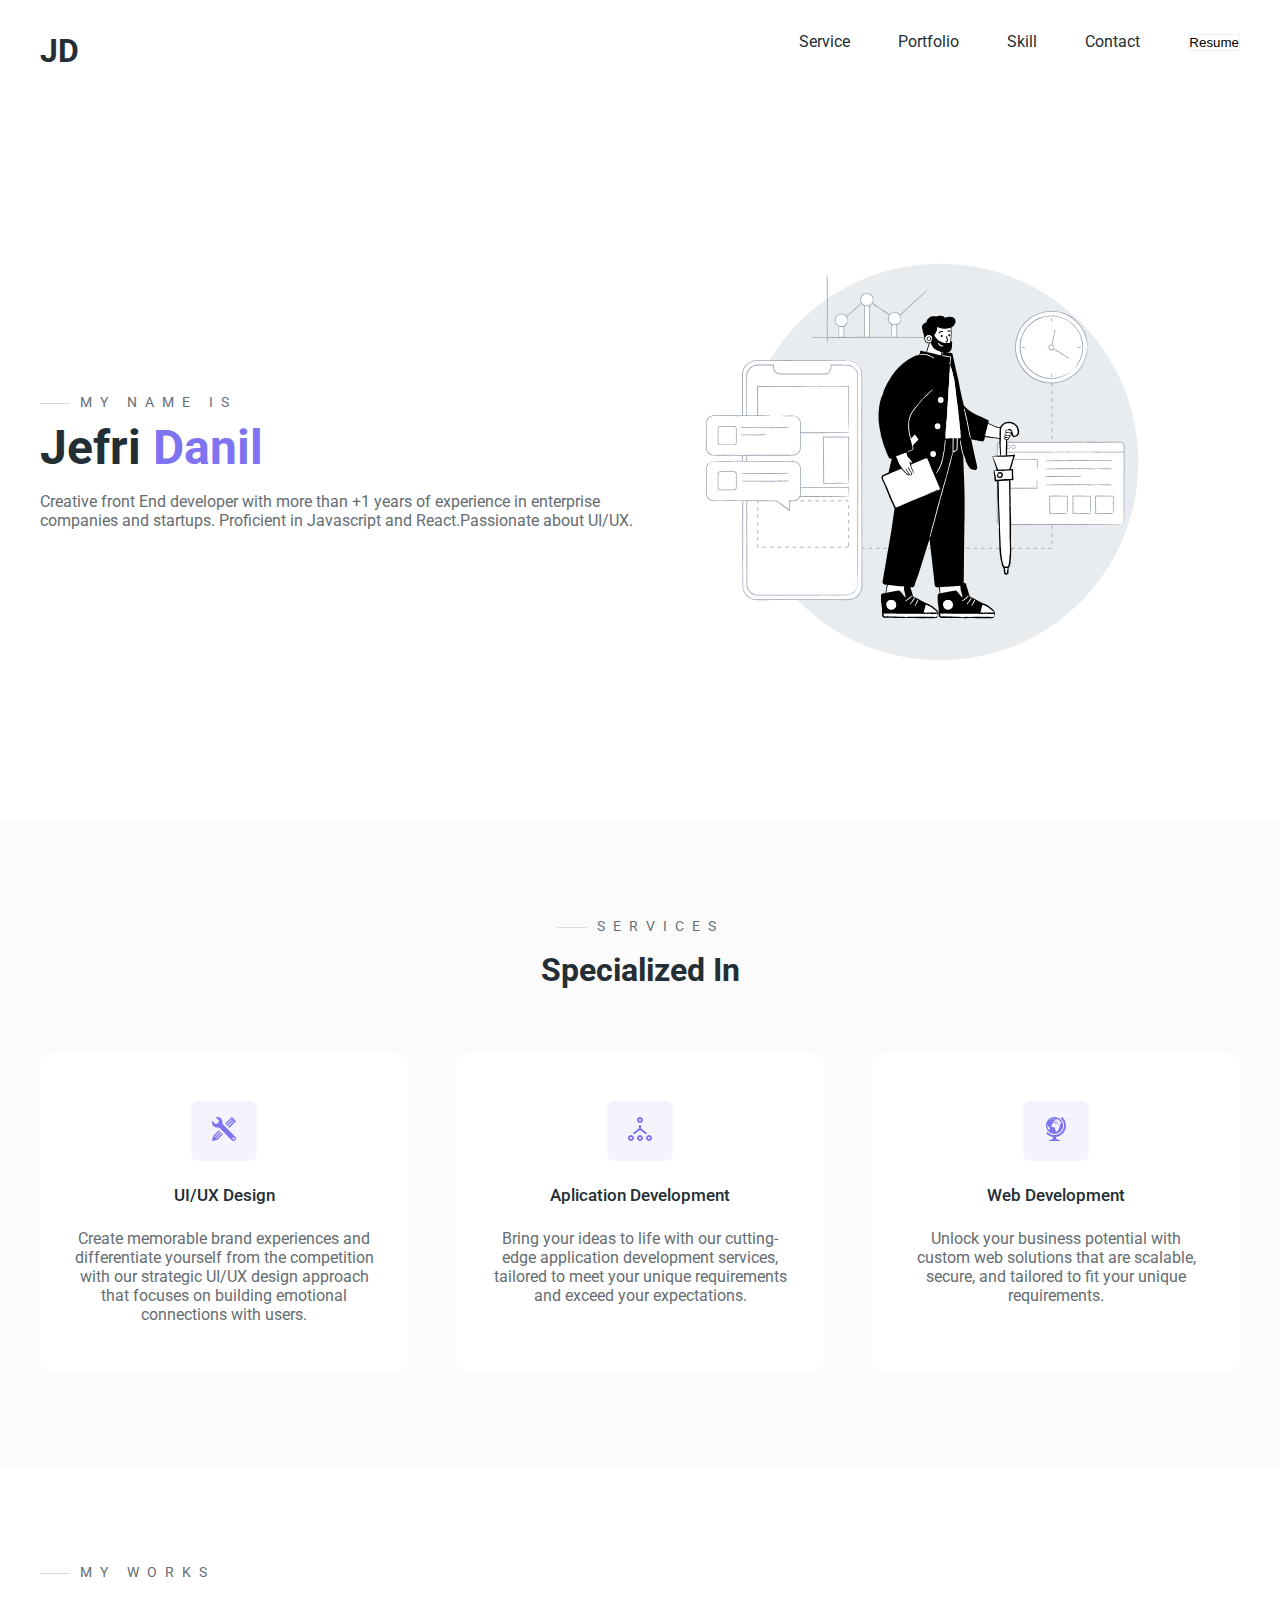
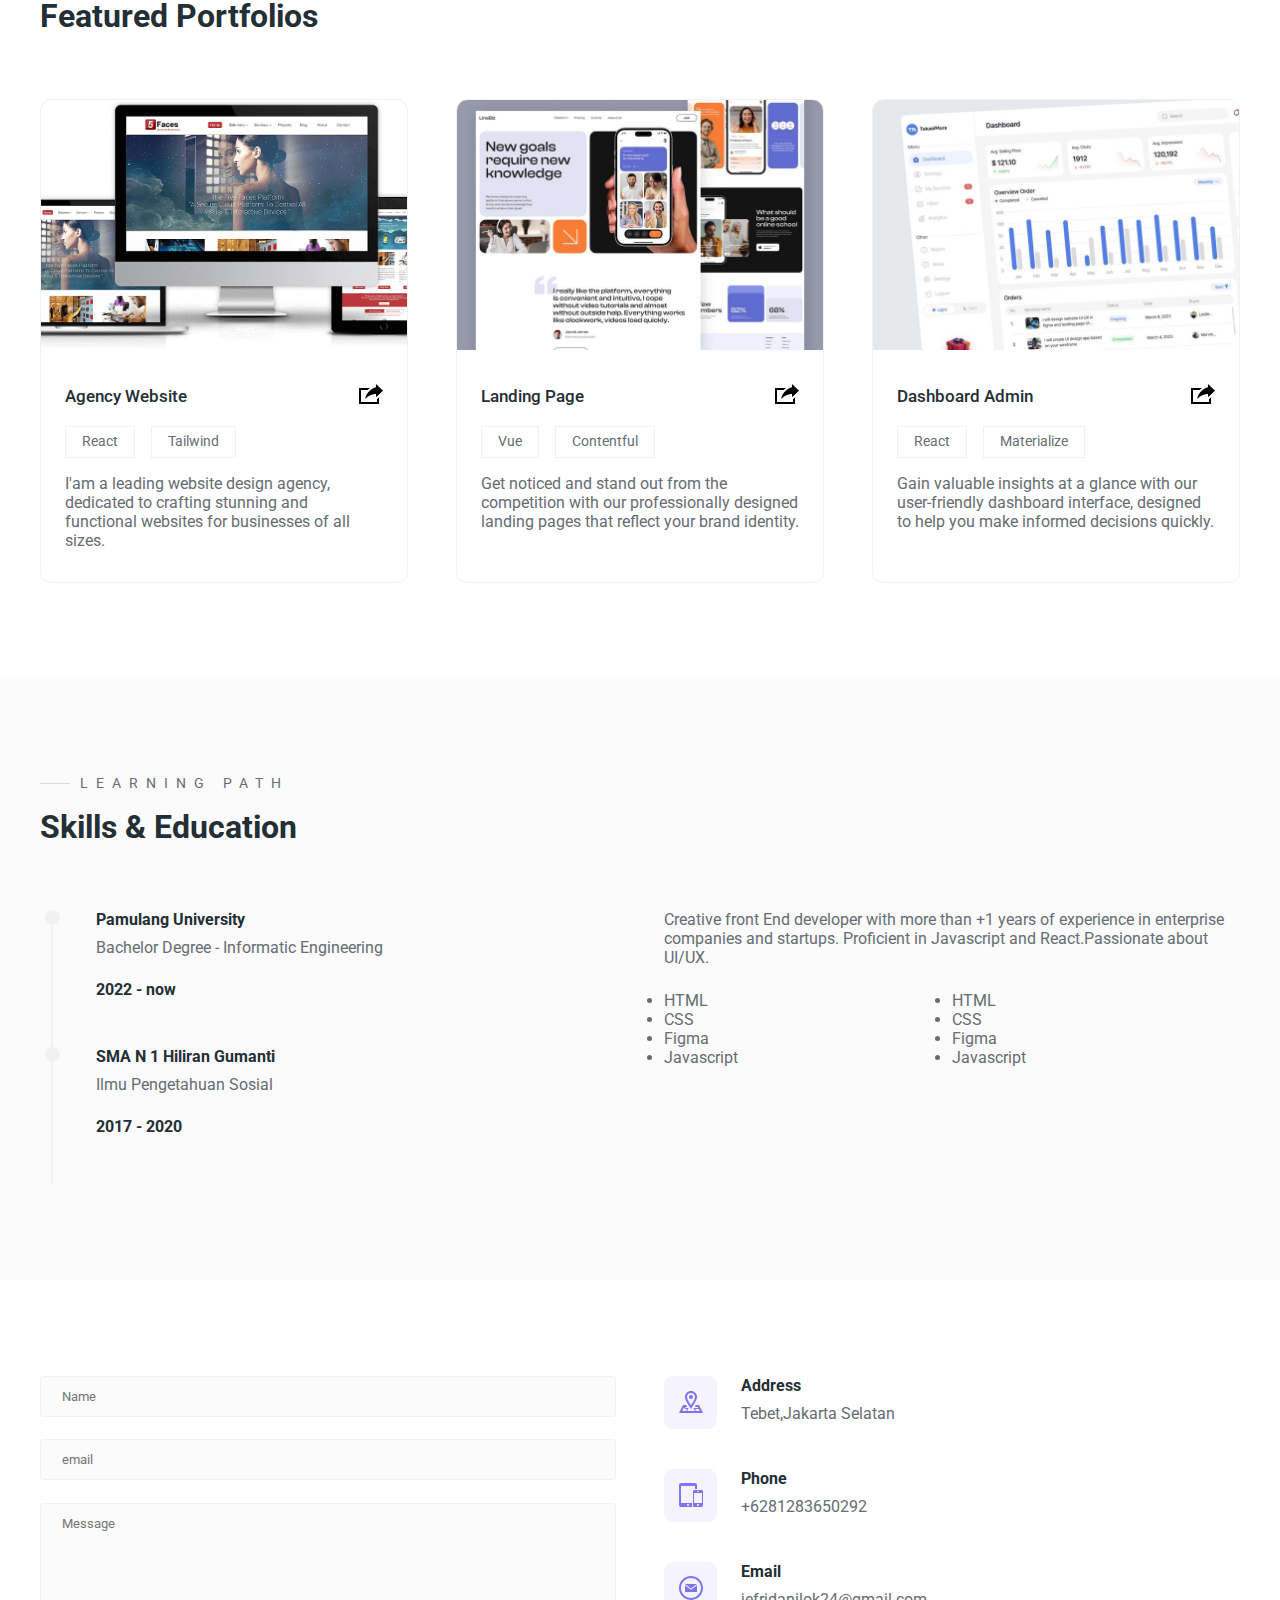
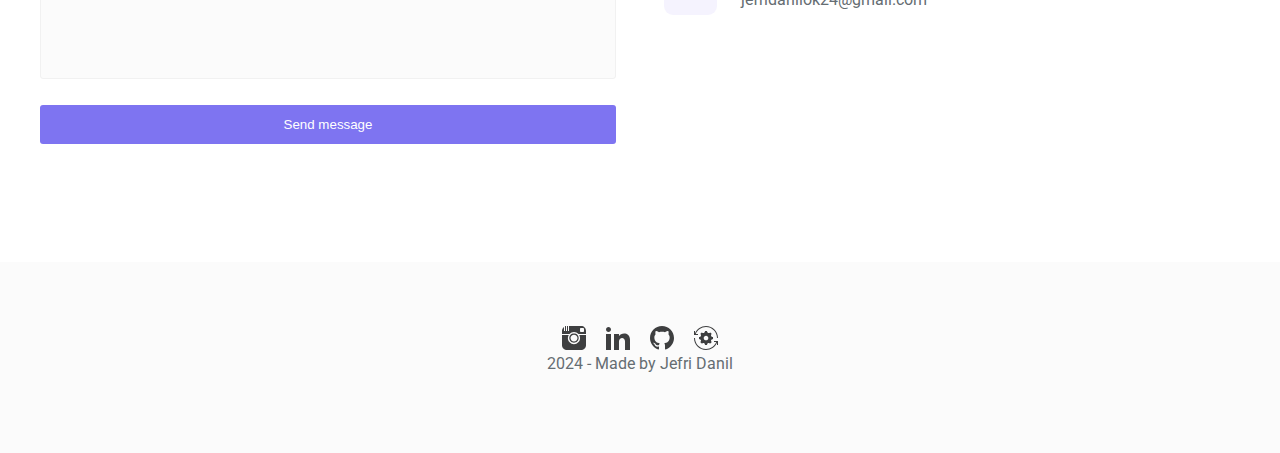
==== index.html @ 82f2c33c "Add files via upload" ====
<!DOCTYPE html>
<html lang="en">
<head>
    <meta charset="UTF-8"/>
    <meta http-equiv="X-UA-Compatible" content="IE=edge"/>
    <meta name="viewport" content="width=device-width, inital-scale=1.0"/>
    <title>jefriDanilWeb</title>
    <link rel="shortcut icon" href="images/favicon_io/favicon.ico" type="image/x-icon">
    <link rel="stylesheet" href="style/style.css"/>
    <link rel="stylesheet" href="style/responsive.css">
</head>
<body>

    <!--header-->
    <header>
        <div class="main-container">
            <div class="nav">
                <div class="logo">
                    <a href="/">JD</a>
                </div>

                <nav>
                    <ul>
                        <li><a href="#services">Service</a></li>
                        <li><a href="#potofolios">Portfolio</a></li>
                        <li><a href="#skills">Skill</a></li>
                        <li><a href="#contact">Contact</a></li>
                        <li><a href="resume.pdf" target="_blank">
                            <button class="btn">Resume</button></a></li>
                    </ul>
                </nav>
                <div class="burger">
                    <div class="line-1"></div>
                    <div class="line-2"></div>
                    <div class="line-3"></div>
                </div>
            </div>
            <section id="hero">
                <div class="hero-left">
                    <h3 class="pre-title">My name is</h3>
                    <h1 class="hero-name">  Jefri <span> Danil</span></h1>
                    <p>
                        Creative front End developer with more than +1 years of experience in enterprise companies and startups. Proficient in Javascript and React.Passionate about UI/UX.
                    </p>
                </div>
                <div class="hero-right">
                    <img src="images/sapiens (1).svg" alt="foto1">
    
                </div>
            </section>
        </div>
    </header>
    <!--end of header-->

    <!--services-->
    <section id="services">
        <div class="services main-container">
            <h3 class="pre-title">services</h3>
            <h1 class="section-title services-title">Specialized In</h1>
            <div class="grid-3">
                <!--services 1-->
                <div class="service">
                    <div class="service-icon">
                        <svg xmlns="http://www.w3.org/2000/svg" width="24" height="24" viewBox="0 0 24 24"><path d="M23.27 19.743l-11.946-11.945c-.557-.557-.842-1.331-.783-2.115.115-1.485-.395-3.009-1.529-4.146-1.03-1.028-2.375-1.537-3.723-1.537-.507 0-1.015.072-1.506.216l3.17 3.17c.344 1.589-1.959 3.918-3.566 3.567l-3.17-3.17c-.145.492-.217 1-.217 1.509 0 1.347.51 2.691 1.537 3.721 1.135 1.136 2.66 1.646 4.146 1.53.783-.06 1.557.226 2.113.783l11.947 11.944c.468.468 1.103.73 1.763.73 1.368 0 2.494-1.108 2.494-2.494 0-.638-.244-1.276-.73-1.763zm-1.77 2.757c-.553 0-1-.448-1-1s.447-1 1-1 1 .448 1 1-.447 1-1 1zm-8.375-15.753l6.723-6.747 4.152 4.128-6.722 6.771-1.012-1.012 5.488-5.533c.165-.165.165-.435-.001-.602-.166-.165-.436-.165-.601 0l-5.489 5.533-.935-.936 5.495-5.539c.166-.166.166-.437 0-.603-.168-.166-.436-.166-.603.001l-5.494 5.539-1.001-1zm-3.187 9.521l-5.308 5.35c-.166.166-.437.166-.603 0-.165-.166-.166-.436 0-.602l5.308-5.351-.936-.935-5.301 5.343c-.165.168-.435.167-.601.001-.166-.167-.166-.436 0-.602l5.3-5.343-1.004-1.004-5.745 5.787-1.048 5.088 5.203-.937 5.743-5.786-1.008-1.009z"/>
                        </svg>
                    </div>
                    <h4>UI/UX Design</h4>
                    <p>
                        Create memorable brand experiences and differentiate yourself from the competition with our strategic UI/UX design approach that focuses on building emotional connections with users.
                    </p>
                </div>
                <!--services 2-->
                <div class="service">
                    <div class="service-icon">
                        <svg xmlns="http://www.w3.org/2000/svg" width="24" height="24" viewBox="0 0 24 24"><path d="M3 20c.552 0 1 .449 1 1s-.448 1-1 1-1-.449-1-1 .448-1 1-1zm0-2c-1.656 0-3 1.343-3 3s1.344 3 3 3 3-1.343 3-3-1.344-3-3-3zm9 2c.552 0 1 .449 1 1s-.448 1-1 1-1-.449-1-1 .448-1 1-1zm0-2c-1.656 0-3 1.343-3 3s1.344 3 3 3 3-1.343 3-3-1.344-3-3-3zm0-16c.552 0 1 .449 1 1s-.448 1-1 1-1-.449-1-1 .448-1 1-1zm0-2c-1.656 0-3 1.343-3 3s1.344 3 3 3 3-1.343 3-3-1.344-3-3-3zm9 20c.552 0 1 .449 1 1s-.448 1-1 1-1-.449-1-1 .448-1 1-1zm0-2c-1.656 0-3 1.343-3 3s1.344 3 3 3 3-1.343 3-3-1.344-3-3-3zm-1.577-1.721l-6.423-5.028v-3.352c-.323.066-.658.101-1 .101s-.677-.035-1-.101v3.352l-6.424 5.028c.695.233 1.323.602 1.844 1.093l5.58-4.372 5.579 4.373c.522-.492 1.15-.861 1.844-1.094z"/>
                        </svg>
                    </div>
                    <h4>Aplication Development</h4>
                    <p>
                        Bring your ideas to life with our cutting-edge application development services, tailored to meet your unique requirements and exceed your expectations.
                    </p>
                </div>
                <!--services 3-->
                <div class="service">
                    <div class="service-icon">
                       <svg width="24" height="24" xmlns="http://www.w3.org/2000/svg" fill-rule="evenodd" clip-rule="evenodd"><path d="M10.523 18.05c5.243 0 9.5-4.257 9.5-9.5 0-3.023-1.254-5.182-3.189-7.149l1.399-1.401c2.306 2.098 3.757 5.12 3.767 8.48.017 5.844-4.335 10.689-9.977 11.441v.079c0 1.875 1.525 3 3 3h1v1h-11v-1h1c1.499 0 3-1.15 3-3v-.07c-2.755-.352-5.231-1.68-7.023-3.626l1.434-1.411c1.941 1.981 4.185 3.157 7.089 3.157m-8.5-9.5c0-4.694 3.806-8.5 8.5-8.5 4.688 0 8.5 3.802 8.5 8.5 0 4.695-3.806 8.5-8.5 8.5-4.693 0-8.5-3.805-8.5-8.5m11.819-1.777c.032.097.404.523.488.57.199.111.197.432.394.583.375.289.271 1.106.821.609.367-.332 1.086-.963.895-1.538-.101-.304-.566-.081-.709.028-.154-.08-.713-.69-.493-.77.109-.039.348.281.433.33l.41-.006c.116.245.89-.253 1.073-.182l.146.098c-.614-2.021-2.108-3.662-4.034-4.475.036.118-.323.135-.373.259-.048.123-.162.288-.213.354-.088.114-.342.066-.293-.071.052-.143.299-.198-.074-.232-.382-.034-.487-.292-.871.03-.114.096-.2.245-.274.371l-.467.34c-.104.166.06.44.26.318.053-.031.656.554.579.082-.05-.313.168-.526.172-.761.003-.158.241-.056.177.026-.082.104-.175.458.044.476.083.006.291-.137.364-.074-.081-.001-.271.329-.257.324-.093.041-.2-.018-.129.18.064.195-.351.172-.426.212-.03.017-.357-.097-.349-.023-.113-.094.031-.325-.063-.364-.093.145-.05.441-.253.441-.173 0-.413.196-.517.316-.075.082-.523.264-.572.258.257.027.245.215.225.376-.053.372-.854.027-.821.168.032.135-.092.503-.12.621-.025.108.345.177.324.23.002-.006.501-.171.55-.214l.113-.252c.094-.063.193-.114.299-.153l.129-.223c.043-.017.553-.095.589-.078.128.059.366.303.455.413.032.042.195.102.195.162l-.003.192c.088.166.111-.345.074-.249 0-.163.119.06.148.043l-.565-.562c-.175-.295.467.156.552.211.08.055.243.54.459.43l.092-.196.386-.077c-.294.214.195.493.163.48l-.008-.003.008.003c.132.057.212-.052.297-.021.047.019.568.013.485-.07.13.065.07.641-.037.731-.175.145-1.014.085-1.201-.051-.311-.223-.256.24-.407.303-.291.12-.725-.386-1.034-.413l-.011-.001.011.001c.132.001.002-.384.002-.411-.119-.147-.876.016-1.075.043-.373.05-.763.045-1.05.277-.202.164-.204.43-.41.559-.132.084-.277.056-.391.164-.201.19-.432.473-.545.725-.047.105.061.357.035.493-.263.83.066 1.981 1.072 2.108.245.031.499.163.745.089.198-.059.371-.193.583-.208.294-.02.171.413.575.295.195-.057.284.134.284.28-.064.306-.208.476.07.69.188.147.345.356.379.608.02.142.153.386-.011.47-.117.059-.202.396-.201.506.024.129.285.375.363.484.114.157.032.341.124.518.095.181.186.32.252.503.087.253.748-.005.903-.005.525.004.791-.735 1.159-.964.208-.128.151-.48.399-.661.23-.169.475-.27.496-.579.018-.268-.202-.828-.081-1.055.146-.271 1.691-2.455 1.231-2.564l-.653.31c-.126.011-.613-.516-.74-.643-.237-.237-.341-.659-.534-.949-.115-.169-.457-.505-.457-.716.015.039.159.281.225.23l.015-.107-.003-.012.003.012m-10.402 1.777c0-.383.039-.756.098-1.123l.207.13c.08.097.08.51.12.645.098.342.343.533.53.843.109.186.293.655.235.849.077-.127.766.583.892.731.295.349.523.771.042 1.115-.154.112.236.808.035.979l-.259.066c-.159.098-.166.283-.117.448-1.106-1.25-1.783-2.887-1.783-4.683m10.162-4.125c.058-.006-.076.119-.076.119.024.182.157.281.412.373.308.112.027.322-.151.273-.098-.027-.605-.181-.623.018 0 .118-.481 0-.406-.124.052-.084.035-.275.132-.399.136-.181.268-.082.273.023 0 .279.282-.264.439-.283m-3.86-.434l.107-.066c.009-.06.055-.126-.006-.237l.036-.097-.077.022s.11-.473.258-.259l-.063.072c.095.096.122.333.152.487.09.047.229.055.069.136.083-.014-.438.223-.506.126-.051-.059.225-.099.217-.123-.002-.007-.225-.013-.187-.061m-.314-.172l.049-.063.051-.013.107-.074c.031.006.105.067.08.105l-.058.071c-.012.12-.133.118-.222.157-.061.026-.124-.013-.064-.073l.063-.076-.006-.034m-2.276-1.497c.05.058.197.065-.019.204-.129.078-.267.573-.388.573-.361.158-.384-.311-.786.292-.055.082-.28.113-.456.168.485-.488 1.04-.905 1.649-1.237m3.602-.843l-.252.231c-.255.211-.907.625-1.271.499-.37-.127-1.165.473-1.292.477-.048.002.001-.454.254-.488-.099.015.704-.407.84-.57.481-.104.979-.161 1.49-.161l.231.012"/>
                        </svg>
                    </div>
                    <h4>Web Development</h4>
                    <p>
                        Unlock your business potential with custom web solutions that are scalable, secure, and tailored to fit your unique requirements.
                    </p>
                </div>
            </div>
        </div>
    </section>
    <!--end of services-->

    <!--poftfolio-->
    <section id="portfolios">
        <div class="portfolios main-container">
            <h3 class="pre-title">My works</h3>
            <h1 class="section-title">Featured Portfolios</h1>
            
            <div class="grid-3">
                <!--poftfolio 1-->
                <div class="portfolio">
                    <div class="portfolio-cover">
                        <img src="images/portfolio/how-to-estimate-a-web-application-development-project.png" alt="portfolio 1">
                    </div>

                    <div class="portfolio-info">
                        <div class="portfolio-title">
                            <h4>Agency Website</h4>
                            <a href="/" class="portfolio-link">
                                <svg xmlns="http://www.w3.org/2000/svg" width="24" height="24" viewBox="0 0 24 24"><path d="M6 17c2.269-9.881 11-11.667 11-11.667v-3.333l7 6.637-7 6.696v-3.333s-6.17-.171-11 5zm12 .145v2.855h-16v-12h6.598c.768-.787 1.561-1.449 2.339-2h-10.937v16h20v-6.769l-2 1.914z"/>
                                </svg>
                            </a>
                        </div>

                        <div class="portfolio-tags">
                            <div>React</div>
                            <div>Tailwind</div>
                        </div>

                            <p>
                                I'am a leading website design agency, dedicated to crafting stunning and functional websites for businesses of all sizes.
                            </p>
                    </div>
                    
                </div>
                <!--end of poftfolio 1-->

                <!--poftfolio 2-->
                <div class="portfolio">
                    <div class="portfolio-cover">
                        <img src="images/portfolio/E-learning Landing Page.jpeg" alt="portfolio2">
                    </div>

                    <div class="portfolio-info">
                        <div class="portfolio-title">
                            <h4>Landing Page</h4>
                            <a href="/" class="portfolio-link">
                                <svg xmlns="http://www.w3.org/2000/svg" width="24" height="24" viewBox="0 0 24 24"><path d="M6 17c2.269-9.881 11-11.667 11-11.667v-3.333l7 6.637-7 6.696v-3.333s-6.17-.171-11 5zm12 .145v2.855h-16v-12h6.598c.768-.787 1.561-1.449 2.339-2h-10.937v16h20v-6.769l-2 1.914z"/>
                                </svg>
                            </a>
                        </div>

                        <div class="portfolio-tags">
                            <div>Vue</div>
                            <div>Contentful</div>
                        </div>

                            <p>
                                Get noticed and stand out from the competition with our professionally designed landing pages that reflect your brand identity.
                            </p>
                    </div>
                    
                </div>
                <!--end of porfolio 2-->

                <!--porfolio 3-->
                <div class="portfolio">
                    <div class="portfolio-cover">
                        <img src="images/portfolio/TakasiMura - Services Provider Dashboard.jpeg" alt="portfolio 3">
                    </div>

                    <div class="portfolio-info">
                        <div class="portfolio-title">
                            <h4>Dashboard Admin</h4>
                            <a href="/" class="portfolio-link">
                                <svg xmlns="http://www.w3.org/2000/svg" width="24" height="24" viewBox="0 0 24 24"><path d="M6 17c2.269-9.881 11-11.667 11-11.667v-3.333l7 6.637-7 6.696v-3.333s-6.17-.171-11 5zm12 .145v2.855h-16v-12h6.598c.768-.787 1.561-1.449 2.339-2h-10.937v16h20v-6.769l-2 1.914z"/>
                                </svg>
                            </a>
                        </div>

                        <div class="portfolio-tags">
                            <div>React</div>
                            <div>Materialize</div>
                        </div>

                            <p>
                                Gain valuable insights at a glance with our user-friendly dashboard interface, designed to help you make informed decisions quickly.
                            </p>
                    </div>
                    
                </div>
                <!--end of porfolio 3-->

            </div>
        </div>
    </section>
    <!--end of porfolio-->

    <!-- skill & education -->
    <section id="skills">
        <div class="skills main-container">
            <h3 class="pre-title">Learning Path</h3>
            <h1 class="section-title"> Skills & Education</h1>

            <div class="skills-grid">
                <div class="skills-left">
                    <!-- education 1 -->
                    <div class="education">
                        <div class="line">
                            <div></div>
                        </div>

                        <div class="education-info">
                            <h4 class="education-title">Pamulang University</h4>
                            <p>Bachelor Degree - Informatic Engineering</p>
                            <h4 class="education-years">2022 - now</h4>
                        </div>
                    </div>

                    <!-- education 2 -->
                    <div class="education">
                        <div class="line">
                            <div></div>
                        </div>

                        <div class="education-info">
                            <h4 class="education-title">SMA N 1 Hiliran Gumanti</h4>
                            <p>Ilmu Pengetahuan Sosial</p>
                            <h4 class="education-years">2017 - 2020</h4>
                        </div>
                    </div>

                    <!-- education 3 
                    <div class="education">
                        <div class="line">
                            <div></div>
                        </div>

                        <div class="education-info">
                            <h4 class="education-title">Kingston University</h4>
                            <p>Master's Degree - Software Engineering</p>
                            <h4 class="education-years">2019 - 2024</h4>
                        </div>
                    </div> -->
                </div>
                <div class="skills-righ">
                    <P>
                        Creative front End developer with more than +1 years of experience in enterprise companies and startups. Proficient in Javascript and React.Passionate about UI/UX.
                    </P>

                    <div class="skills-list">
                        <ul>
                            <li>HTML</li>
                            <li>CSS</li>
                            <li>Figma</li>
                            <li>Javascript</li>
                        </ul>
                        <ul>
                            <li>HTML</li>
                            <li>CSS</li>
                            <li>Figma</li>
                            <li>Javascript</li>
                        </ul>
                    </div>
                </div>
            </div>
        </div>
    </section>
    <!-- end of skill -->
    <!-- contact-->
    <section id="contact">
        <div class="contact main-container">
            <div class="contact-left">
                <form class="contact-form" action="https://formspree.io/f/xrgnyalj" method="post">
                    <div>
                        <input type="text" placeholder="Name" name="name">
                    </div>
                    <div>
                        <input type="email" placeholder="email" name="email">
                    </div>
                    <div>
                        <textarea name="message" placeholder="Message" id="message" cols="30" rows="10"></textarea>
                    </div>
                    <div>
                        <button class="btn-submit">Send message</button>
                    </div>
                </form>
            </div>
            <div class="contact-right">
                <!--contact item 1-->
                <div class="contact-item">
                    <div class="contact-item-icon">
                        <svg xmlns="http://www.w3.org/2000/svg" width="24" height="24" viewBox="0 0 24 24"><path d="M12 3c2.131 0 4 1.73 4 3.702 0 2.05-1.714 4.941-4 8.561-2.286-3.62-4-6.511-4-8.561 0-1.972 1.869-3.702 4-3.702zm0-2c-3.148 0-6 2.553-6 5.702 0 3.148 2.602 6.907 6 12.298 3.398-5.391 6-9.15 6-12.298 0-3.149-2.851-5.702-6-5.702zm0 8c-1.105 0-2-.895-2-2s.895-2 2-2 2 .895 2 2-.895 2-2 2zm8 6h-3.135c-.385.641-.798 1.309-1.232 2h3.131l.5 1h-4.264l-.344.544-.289.456h.558l.858 2h-7.488l.858-2h.479l-.289-.456-.343-.544h-2.042l-1.011-1h2.42c-.435-.691-.848-1.359-1.232-2h-3.135l-4 8h24l-4-8zm-12.794 6h-3.97l1.764-3.528 1.516 1.528h1.549l-.859 2zm8.808-2h3.75l1 2h-3.892l-.858-2z"/></svg>
                    </div>
                    <div class="contact-item-detail">
                        <h4> Address</h4>
                        <p>Tebet,Jakarta Selatan</p>
                    </div>
                </div>
                <!--contact item 2-->
                <div class="contact-item">
                    <div class="contact-item-icon">
                        <svg width="24" height="24" xmlns="http://www.w3.org/2000/svg" fill-rule="evenodd" clip-rule="evenodd"><path d="M13.563 24h-11.563c-1.104 0-2-.896-2-2v-20c0-1.104.896-2 2-2h14c1.104 0 2 .896 2 2v4h-2v-3h-14v17h11v2.5c0 .524.182 1.175.563 1.5zm8.937-17c.828 0 1.5.672 1.5 1.5v14c0 .826-.671 1.5-1.5 1.5h-7c-.829 0-1.5-.675-1.5-1.5v-14c0-.827.673-1.5 1.5-1.5h7zm-13.5 14c.552 0 1 .448 1 1s-.448 1-1 1-1-.448-1-1 .448-1 1-1zm10 2c-.553 0-1-.448-1-1s.447-1 1-1c.552 0 .999.448.999 1s-.447 1-.999 1zm4-3v-10.024h-8v10.024h8zm-3.5-11c.275 0 .5-.224.5-.5s-.225-.5-.5-.5h-1c-.276 0-.5.224-.5.5s.224.5.5.5h1z"/></svg>
                    </div>
                    <div class="contact-item-detail">
                        <h4> Phone</h4>
                        <p>+6281283650292</p>
                    </div>
                </div>
                <!--contact item 3-->
                <div class="contact-item">
                    <div class="contact-item-icon">
                        <svg xmlns="http://www.w3.org/2000/svg" width="24" height="24" viewBox="0 0 24 24"><path d="M12 2.02c5.514 0 10 4.486 10 10s-4.486 10-10 10-10-4.486-10-10 4.486-10 10-10zm0-2c-6.627 0-12 5.373-12 12s5.373 12 12 12 12-5.373 12-12-5.373-12-12-12zm0 12.55l-5.992-4.57h11.983l-5.991 4.57zm0 1.288l-6-4.629v6.771h12v-6.771l-6 4.629z"/></svg>
                    </div>
                    <div class="contact-item-detail">
                        <h4> Email</h4>
                        <p>jefridanilok24@gmail.com</p>
                    </div>
                </div>
            </div>
        </div>
    </section>

    <!-- end of contact-->
    <!-- footer-->
    <footer>
        <div class="div footer-icons">
            <a href="https://www.instagram.com/_jefridanil/?next=%2F"><svg xmlns="http://www.w3.org/2000/svg" width="24" height="24" viewBox="0 0 24 24"><path d="M11.984 16.815c2.596 0 4.706-2.111 4.706-4.707 0-1.409-.623-2.674-1.606-3.538-.346-.303-.735-.556-1.158-.748-.593-.27-1.249-.421-1.941-.421s-1.349.151-1.941.421c-.424.194-.814.447-1.158.749-.985.864-1.608 2.129-1.608 3.538 0 2.595 2.112 4.706 4.706 4.706zm.016-8.184c1.921 0 3.479 1.557 3.479 3.478 0 1.921-1.558 3.479-3.479 3.479s-3.479-1.557-3.479-3.479c0-1.921 1.558-3.478 3.479-3.478zm5.223.369h6.777v10.278c0 2.608-2.114 4.722-4.722 4.722h-14.493c-2.608 0-4.785-2.114-4.785-4.722v-10.278h6.747c-.544.913-.872 1.969-.872 3.109 0 3.374 2.735 6.109 6.109 6.109s6.109-2.735 6.109-6.109c.001-1.14-.327-2.196-.87-3.109zm2.055-9h-12.278v5h-1v-5h-1v5h-1v-4.923c-.346.057-.682.143-1 .27v4.653h-1v-4.102c-1.202.857-2 2.246-2 3.824v3.278h7.473c1.167-1.282 2.798-2 4.511-2 1.722 0 3.351.725 4.511 2h7.505v-3.278c0-2.608-2.114-4.722-4.722-4.722zm2.722 5.265c0 .406-.333.735-.745.735h-2.511c-.411 0-.744-.329-.744-.735v-2.53c0-.406.333-.735.744-.735h2.511c.412 0 .745.329.745.735v2.53z"/></svg>
            </a>
            <a href="https://www.linkedin.com/in/jefri-danil-59bb92286/"><svg xmlns="http://www.w3.org/2000/svg" width="24" height="24" viewBox="0 0 24 24"><path d="M4.98 3.5c0 1.381-1.11 2.5-2.48 2.5s-2.48-1.119-2.48-2.5c0-1.38 1.11-2.5 2.48-2.5s2.48 1.12 2.48 2.5zm.02 4.5h-5v16h5v-16zm7.982 0h-4.968v16h4.969v-8.399c0-4.67 6.029-5.052 6.029 0v8.399h4.988v-10.131c0-7.88-8.922-7.593-11.018-3.714v-2.155z"/></svg>
            </a>
            <a href="https://github.com/jfridanil"><svg xmlns="http://www.w3.org/2000/svg" width="24" height="24" viewBox="0 0 24 24"><path d="M12 0c-6.626 0-12 5.373-12 12 0 5.302 3.438 9.8 8.207 11.387.599.111.793-.261.793-.577v-2.234c-3.338.726-4.033-1.416-4.033-1.416-.546-1.387-1.333-1.756-1.333-1.756-1.089-.745.083-.729.083-.729 1.205.084 1.839 1.237 1.839 1.237 1.07 1.834 2.807 1.304 3.492.997.107-.775.418-1.305.762-1.604-2.665-.305-5.467-1.334-5.467-5.931 0-1.311.469-2.381 1.236-3.221-.124-.303-.535-1.524.117-3.176 0 0 1.008-.322 3.301 1.23.957-.266 1.983-.399 3.003-.404 1.02.005 2.047.138 3.006.404 2.291-1.552 3.297-1.23 3.297-1.23.653 1.653.242 2.874.118 3.176.77.84 1.235 1.911 1.235 3.221 0 4.609-2.807 5.624-5.479 5.921.43.372.823 1.102.823 2.222v3.293c0 .319.192.694.801.576 4.765-1.589 8.199-6.086 8.199-11.386 0-6.627-5.373-12-12-12z"/></svg>
            </a>
            <a href="https://www.upwork.com/freelancers/~0129ee848e9ca86014"><svg width="24" height="24" xmlns="http://www.w3.org/2000/svg" fill-rule="evenodd" clip-rule="evenodd"><path d="M24 19h-1v-2.2c-1.853 4.237-6.083 7.2-11 7.2-6.623 0-12-5.377-12-12h1c0 6.071 4.929 11 11 11 4.66 0 8.647-2.904 10.249-7h-2.249v-1h4v4zm-11.036 0h-1.886c-.34-.957-.437-1.571-1.177-1.878h-.001c-.743-.308-1.251.061-2.162.494l-1.333-1.333c.427-.899.804-1.415.494-2.163-.308-.74-.926-.839-1.878-1.177v-1.886c.954-.339 1.57-.437 1.878-1.178.308-.743-.06-1.248-.494-2.162l1.333-1.333c.918.436 1.421.801 2.162.494l.001-.001c.74-.307.838-.924 1.177-1.877h1.886c.34.958.437 1.57 1.177 1.877l.001.001c.743.308 1.252-.062 2.162-.494l1.333 1.333c-.435.917-.801 1.421-.494 2.161v.001c.307.739.915.835 1.878 1.178v1.886c-.953.338-1.571.437-1.878 1.178-.308.743.06 1.249.494 2.162l-1.333 1.333c-.92-.438-1.42-.802-2.157-.496-.746.31-.844.926-1.183 1.88zm-.943-4.667c-1.289 0-2.333-1.044-2.333-2.333 0-1.289 1.044-2.334 2.333-2.334 1.289 0 2.333 1.045 2.333 2.334 0 1.289-1.044 2.333-2.333 2.333zm-8.021-5.333h-4v-4h1v2.2c1.853-4.237 6.083-7.2 11-7.2 6.623 0 12 5.377 12 12h-1c0-6.071-4.929-11-11-11-4.66 0-8.647 2.904-10.249 7h2.249v1z"/></svg>
            </a>
            <p> 2024 - Made by Jefri Danil</p>
        </div>
    </footer>


    <!-- end of footer-->

    <script src="scripts/main.js"></script>

</body>
</html>
---- style/style.css ----
@import url("https://fonts.googleapis.com/css2?family=Roboto:wght@400;500;700;900&display=swap");

:root {
    --primaryTextColor: #232e35;/*untuk judul title*/
    --secondaryTextColor: #656d72;/*untuk text paragraph*/

    --borderColor: #f1f1f1;
    --lineColor: #d9d9d9; /* untuk line di pre tittle */

    --primaryBackgroundColor: #fff;
    --secondaryBackgroundColor: #fbfbfb;
    --thirdBackgroundColor: #f5f3fe;

    --primaryIconColor: #7e74f1;
    --primaryIconColorHover: #5d51e8;

    --sectionPadding: 6rem 0;
    --itemBorderRadius: 0.7rem;

}

* {
    margin: 0;
    padding: 0;
    box-sizing: border-box;
}

body {
    font-family: "Roboto", sans-serif;
}

h1,
h2,
h3,
h4,
h5,
h6, 
strong {
    color: var(--primaryTextColor) ;
}

p {
    font-size: 1rem; /* 16 pxl */
    line-height: 1,9rem;
}

p, 
span, 
label, 
input, 
textarea, 
li {
    color: var(--secondaryTextColor);
}

a {
    text-decoration: none;
}

.main-container {
    width: 1200px;
    margin: 0 auto;
}

@media screen and (max-width: 1200px) {
    .main-container {
        width: 90%;
    }
}

/* button */
.btn {
    padding: 1rem 1,5rem;
    background: white;
    border: 1.5px solid var(--borderColor);
    cursor: pointer;
    transition: .2s ease-in-out;
}

.btn:hover{
    box-shadow: rgba(0, 0, 0, 0.04) 0px 3px 5px;
}

/* tittle */
.section-title {
    margin: 1rem 0 4rem;
    font-size: 2rem;
}

.pre-title {
    text-transform: uppercase;
    letter-spacing: .5rem;
    color: var(--secondaryTextColor);
    position: relative;
    padding-left: 40px;
    width: fit-content;
    font-weight: 400;
    font-size: 0.9rem;
}

.pre-title::before {
    content:"";
    width: 30px;
    height: 1px;
    background: var(--lineColor);
    position: absolute;
    display: block;
    left: 0;
    top: 50%;

}

/* layout */
.grid-3 {
    display: grid;
    grid-template-columns: repeat(auto-fit, minmax(250px, 1fr));
    gap: 3rem;
}


/* logo and navigation menu */
.nav {
    display: flex;
    justify-content: space-between;
    padding: 2rem 0;
}

.nav ul {
    list-style: none;
    display: flex;
    gap: 3rem;
}

.logo {
    display: flex;
    align-items: center;
    font-weight: 700;
    font-size: 2rem;
}

.logo a {
    color: var(--primaryTextColor);
}

nav ul li {
    display: flex;
    align-items: center;
}

nav ul li a {
    color: var(--primaryTextColor);

}

/* burger */
.burger div{
    width: 25px;
    height: 2px;
    background-color: black;
    margin: 7px;
    transition: all .3s;
    z-index: 99;
}

.burger {
    display: none;
    z-index: 99;
    position: fixed;
    top: 33px;
    right: 35px;
}

/* hero section */
#hero {
    height: 720px;
    display: grid;
    grid-template-columns: 1fr 1fr;
    align-items: center;
}

.hero-name {
    font-size: 3rem;
    font-weight: 700;
    margin: .5rem 0 1rem;
}

.hero-name span {
    color: var(--primaryIconColor);
}

.hero-right img{
    width: 90%;
}

.hero-right {
    display: flex;
    justify-content: center;
}

/* services section */
#services {
    background-color: var(--secondaryBackgroundColor);
    padding: var(--sectionPadding);
}

.services .pre-title {
    margin: 0 auto;
}

.services-title {
    text-align: center;
}

.service {
    padding: 3rem 2rem;
    text-align: center;
    background: var(--primaryBackgroundColor);
    border-radius: var(--itemBorderRadius);
}

.service h4 {
    margin: 1.5rem;
    font-weight: 500;
    font-size: 1.05rem;
}

.service-icon {
    background: var(--thirdBackgroundColor);
    width: fit-content;
    margin: 0 auto;
    padding: 1rem 1.3rem;
    border-radius: 0.5rem;
}

.service-icon svg {
    fill: var(--primaryIconColor);
}

/* portfolio section */
#portfolios {
    padding: var(--sectionPadding);
}

.portfolio {
    border-radius: var(--itemBorderRadius);
    overflow: hidden;
    border: 1px solid var(--borderColor);
}

.portfolio-cover {
    height: 250px;
}

.portfolio-cover img {
    width: 100%;
    height: 100%;
    object-fit: cover;
}

.portfolio-info {
    padding: 2rem 1.5rem;
}

.portfolio-title {
    display: flex;
    justify-content: space-between;
    align-items: center;
    gap: 1rem;
}

.portfolio h4 {
    font-weight: 500;
    font-size: 1.05rem;
}

.portfolio a svg:hover {
    fill: var(--primaryIconColor);
}

.portfolio-title a svg {
    transition: .2s ease-in-out;
}

.portfolio-tags {
    display: flex;
    gap: 1rem;
    margin: 1rem 0;    
}

.portfolio-tags div {
    font-size: .9rem;
    border: 1px solid var(--borderColor);
    padding: .4rem 1rem;
    color: var(--secondaryTextColor);

}

/* skills & education */
#skills {
    padding: var(--sectionPadding);
    background: var(--secondaryBackgroundColor);
}

.skills-grid {
    display: grid;
    grid-template-columns: repeat(auto-fit, minmax(350px, 1fr));
    gap: 3rem;
}

.education {
    display: flex;
    gap: 2rem;
}

.education .line {
    padding: 0 .7rem;
}

.education .line div {
    width: 2px;
    height: 100%;
    background: var(--borderColor);
    position: relative;
}

.education-info p {
    margin: .6rem 0 1.4rem;
}

.education-years {
    margin-bottom: 3rem;
}

/* The dot on the line */
.education .line div:before {
    content: "";
    width: 15px;
    height: 15px;
    background: var(--borderColor);
    border-radius: 50%;
    position: absolute;
    left: -6px;
}

.skills-list {
    display: grid;
    grid-template-columns: 1fr 1fr;
    margin-top: 1.5rem;
}

.skills-right ul {
    line-height: 2rem;
    padding: 0 1rem;
}


/*contact section*/
#contact {
    padding: var(--sectionPadding);
}

.contact{
    display: grid;
    grid-template-columns: repeat(auto-fit, minmax(350px, 1fr));
    gap: 3rem;
}

.contact-form div{
    margin-bottom: 1.4rem;
}

.contact-form input, .contact-form textarea {
    width: 100%;
    padding: .75rem 1.3rem;
    font-family: "Roboto", sans-serif;
    background: var(--secondaryBackgroundColor);
    border: 1px solid var(--borderColor);
    border-radius: 3px;
    resize: none;
}

.contact-form input:focus, .contact-form textarea:focus{
    outline: none;
    border: 1px solid #7d7d7d;
}

.btn-submit {
    width: 100%;
    padding: .75rem 1.3rem;
    background-color: var(--primaryIconColor);
    color: white;
    border: none;
    border-radius: 3px;
    cursor: pointer;
    transition: .2s ease-in-out;
}

.btn-submit:hover{
    background: var(--primaryIconColorHover);
}

.contact-item {
    display: flex;
    gap: 1.5rem;
    margin-bottom: 2.5rem;
}

.contact-item-icon {
    background: var(--thirdBackgroundColor);
    width: 53px;
    height: 53px;
    border-radius: 9px;
    display: flex;
    justify-content: center;
    align-items: center;
}

.contact-item-icon svg{
    fill: var(--primaryIconColor);
}

.contact-item-detail h4{
    margin-bottom: 0.6rem ;
}

/* footer section */
footer{
    padding: 4rem 0;
    background: var(--secondaryBackgroundColor);
    text-align: center;
}

.footer-icons {
    margin-bottom: 1rem;
}

.footer-icons a{
    margin: 0 0.5rem;
}

.footer-icons svg{
    fill: #3e3f40;
}

.footer-icons a:hover svg {
    fill: #000;
}
---- style/responsive.css ----
@media screen and (max-width: 1000px){
    p {
        font-size: 0.9rem;
        line-height: 1.8rem;
    }

    .grid-3{
        gap: 1rem;
    }

    .skills-right ul li {
        font-size: 0.9rem;
    }
}

@media screen and (max-width: 825px) {
    /* burger */
    .burger {
        display: block;
        cursor: pointer;
    }

    .toggle-burger .line-1 {
        transform: rotate(-45deg) translate(-5px, 7px);
    }

    .toggle-burger .line-2 {
        opacity: 0;
    }

    .toggle-burger .line-3 {
        transform: rotate(45deg) translate(-5px, -7px);
    }

    /*navigation*/
    nav {
        position: fixed;
        width: 50%;
        right: 0;
        top: 0;
        height: 100vh;
        flex-direction: column;
        background: var(--primaryBackgroundColor);
        border-left:1px solid var(--borderColor);
        z-index: 9;
        transform: translateX(100%);
       transition: 0.2s ease-in-out; 
    }

    nav ul {
        height: 100vh;
        align-items: center;
        flex-direction: column;
        justify-content: center;
    }
    
    .nav-active {
        transform: translateX(0);
    }
    :root {
        --sectionPadding: 4rem 0;
    }

    .section-tittle {
        font-size: 1.6rem;
        margin: 0.6rem 0 2.5rem;
    }

    .pre-tittle {
        font-size: 0.8rem; 
    }

    /*hero section */
    #hero {
        grid-template-columns: 1fr;
        height: fit-content;
    }

    .hero-right {
        order: -1;
    }
    .hero-right img {
        width: 70%;
    }

    .hero-name {
        font-size: 2.3rem;
        margin-bottom: 0.5rem;
    }

    /* skill section*/

    .skills-grid {
        gap: 1rem;
    }

    /* footer section*/
    footer {
        padding: 2rem 0;
    }

}


@media screen and (max-width: 640px){
    /* Tittle*/
    .section-tittle {
        font-size: 1.3rem;
    }

    .pre-tittle {
        font-size: 0.7rem;
    }
}
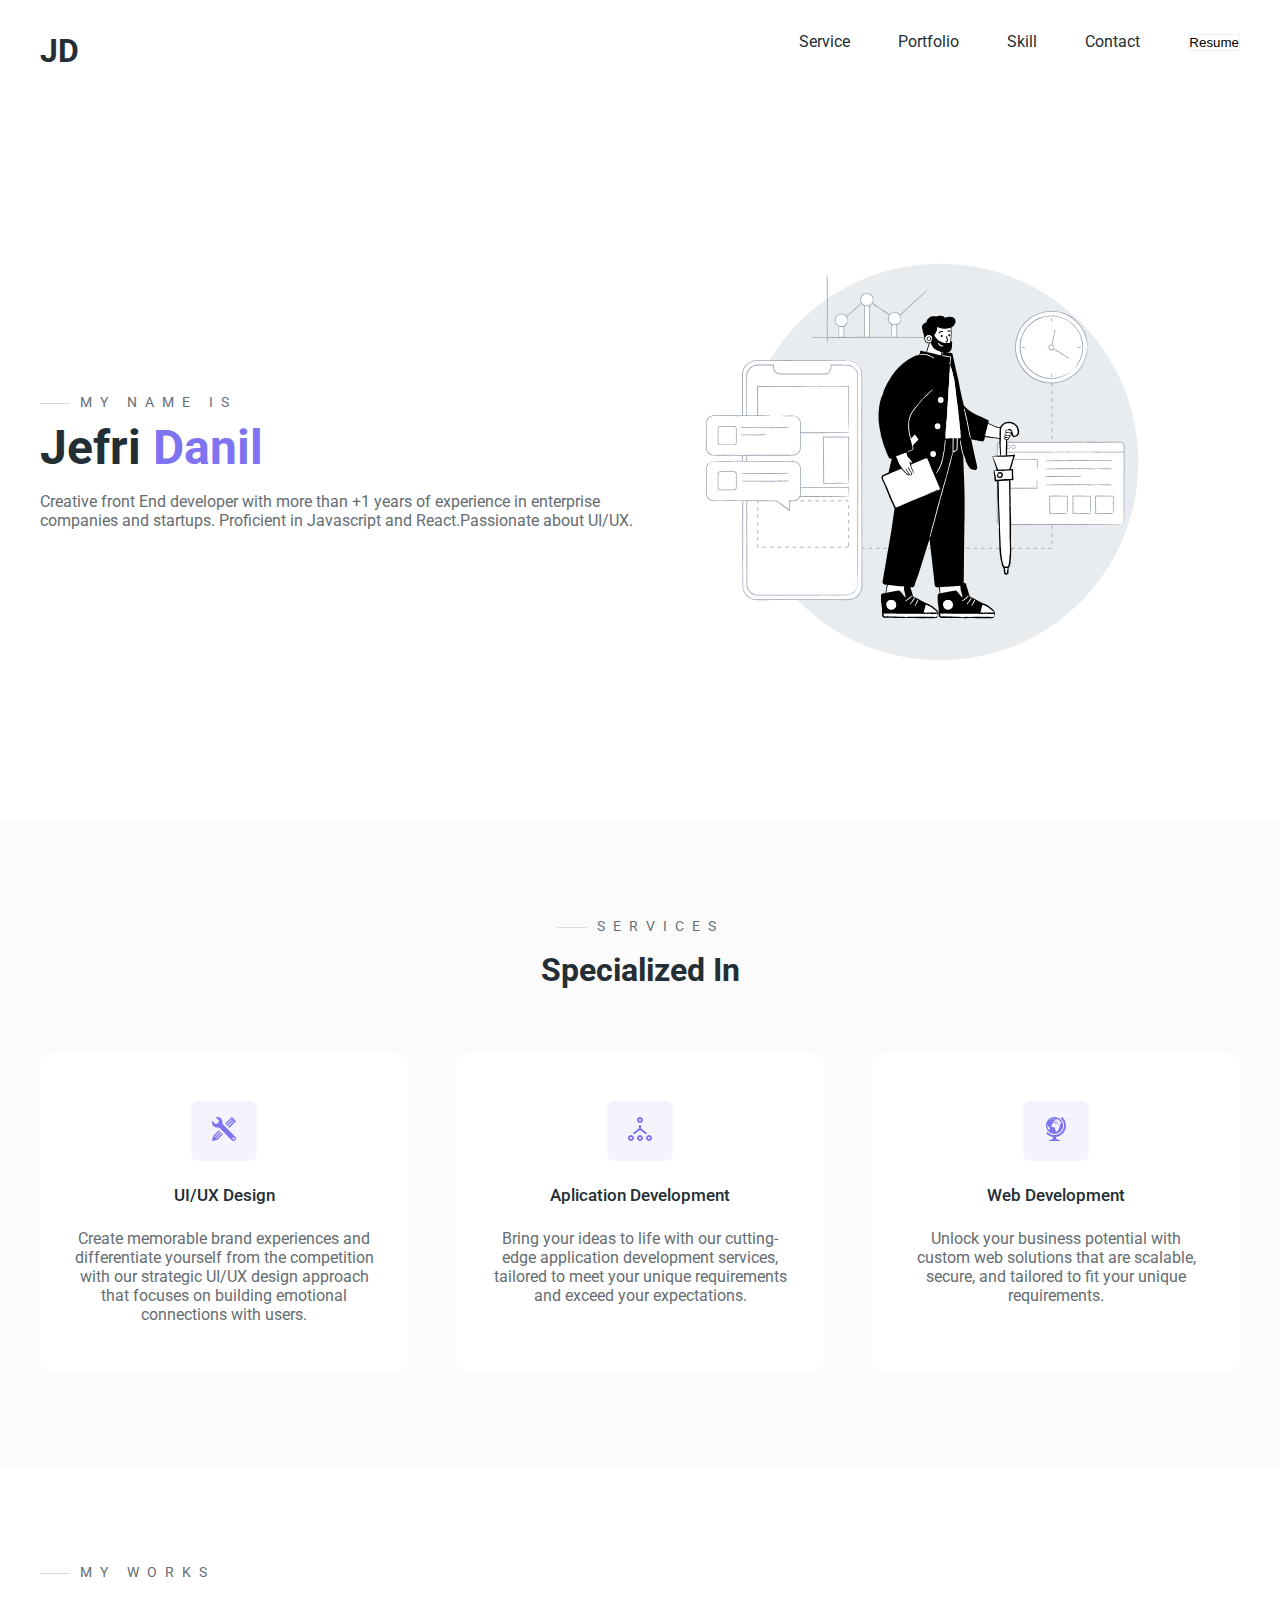
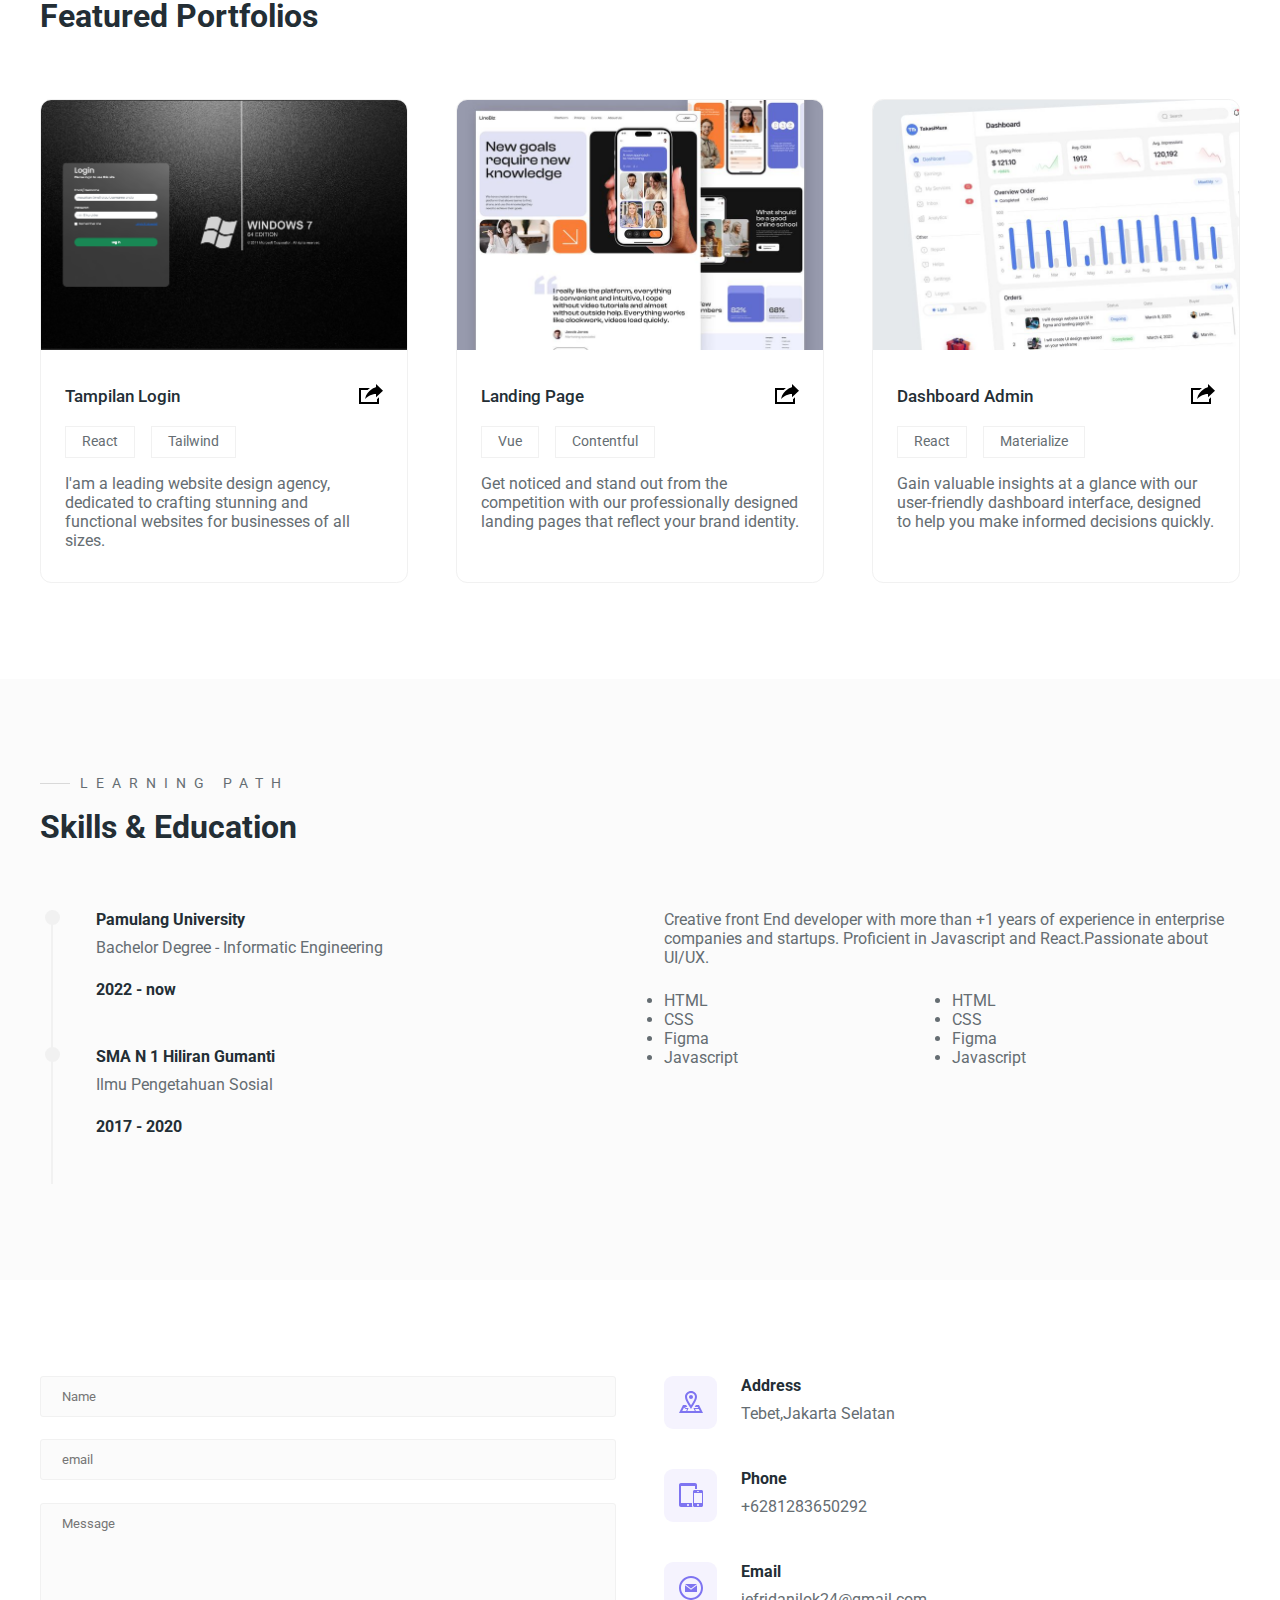
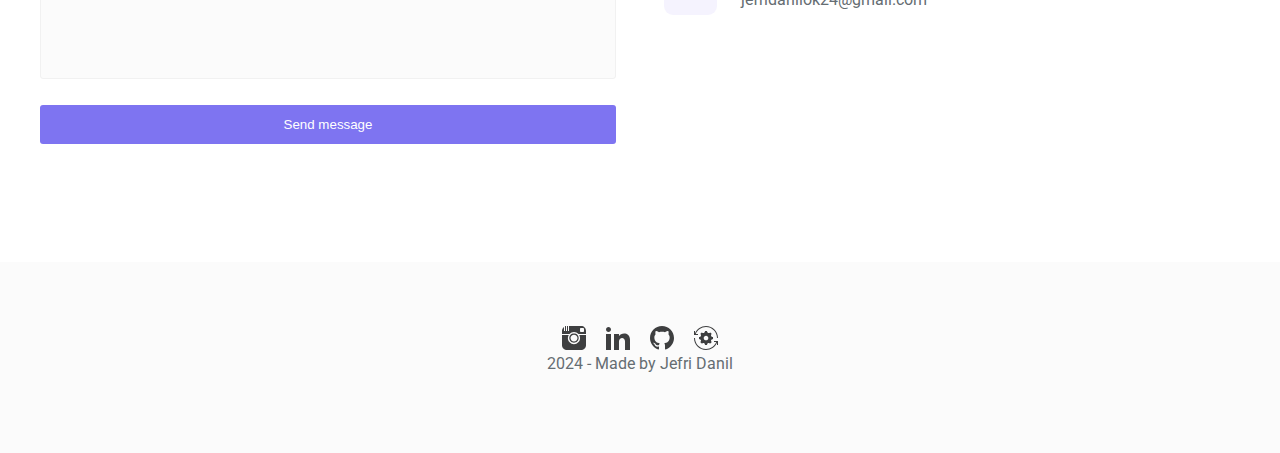
==== commit 61486adf: "Update index.html" ====
--- a/index.html
+++ b/index.html
@@ -106,13 +106,13 @@
                 <!--poftfolio 1-->
                 <div class="portfolio">
                     <div class="portfolio-cover">
-                        <img src="images/portfolio/how-to-estimate-a-web-application-development-project.png" alt="portfolio 1">
+                        <img src="asset/loginFoto.png" alt="portfolio 1">
                     </div>
 
                     <div class="portfolio-info">
                         <div class="portfolio-title">
-                            <h4>Agency Website</h4>
-                            <a href="/" class="portfolio-link">
+                            <h4>Tampilan Login</h4>
+                            <a href="login.html" class="portfolio-link">
                                 <svg xmlns="http://www.w3.org/2000/svg" width="24" height="24" viewBox="0 0 24 24"><path d="M6 17c2.269-9.881 11-11.667 11-11.667v-3.333l7 6.637-7 6.696v-3.333s-6.17-.171-11 5zm12 .145v2.855h-16v-12h6.598c.768-.787 1.561-1.449 2.339-2h-10.937v16h20v-6.769l-2 1.914z"/>
                                 </svg>
                             </a>
@@ -339,4 +339,4 @@
     <script src="scripts/main.js"></script>
 
 </body>
-</html>+</html>
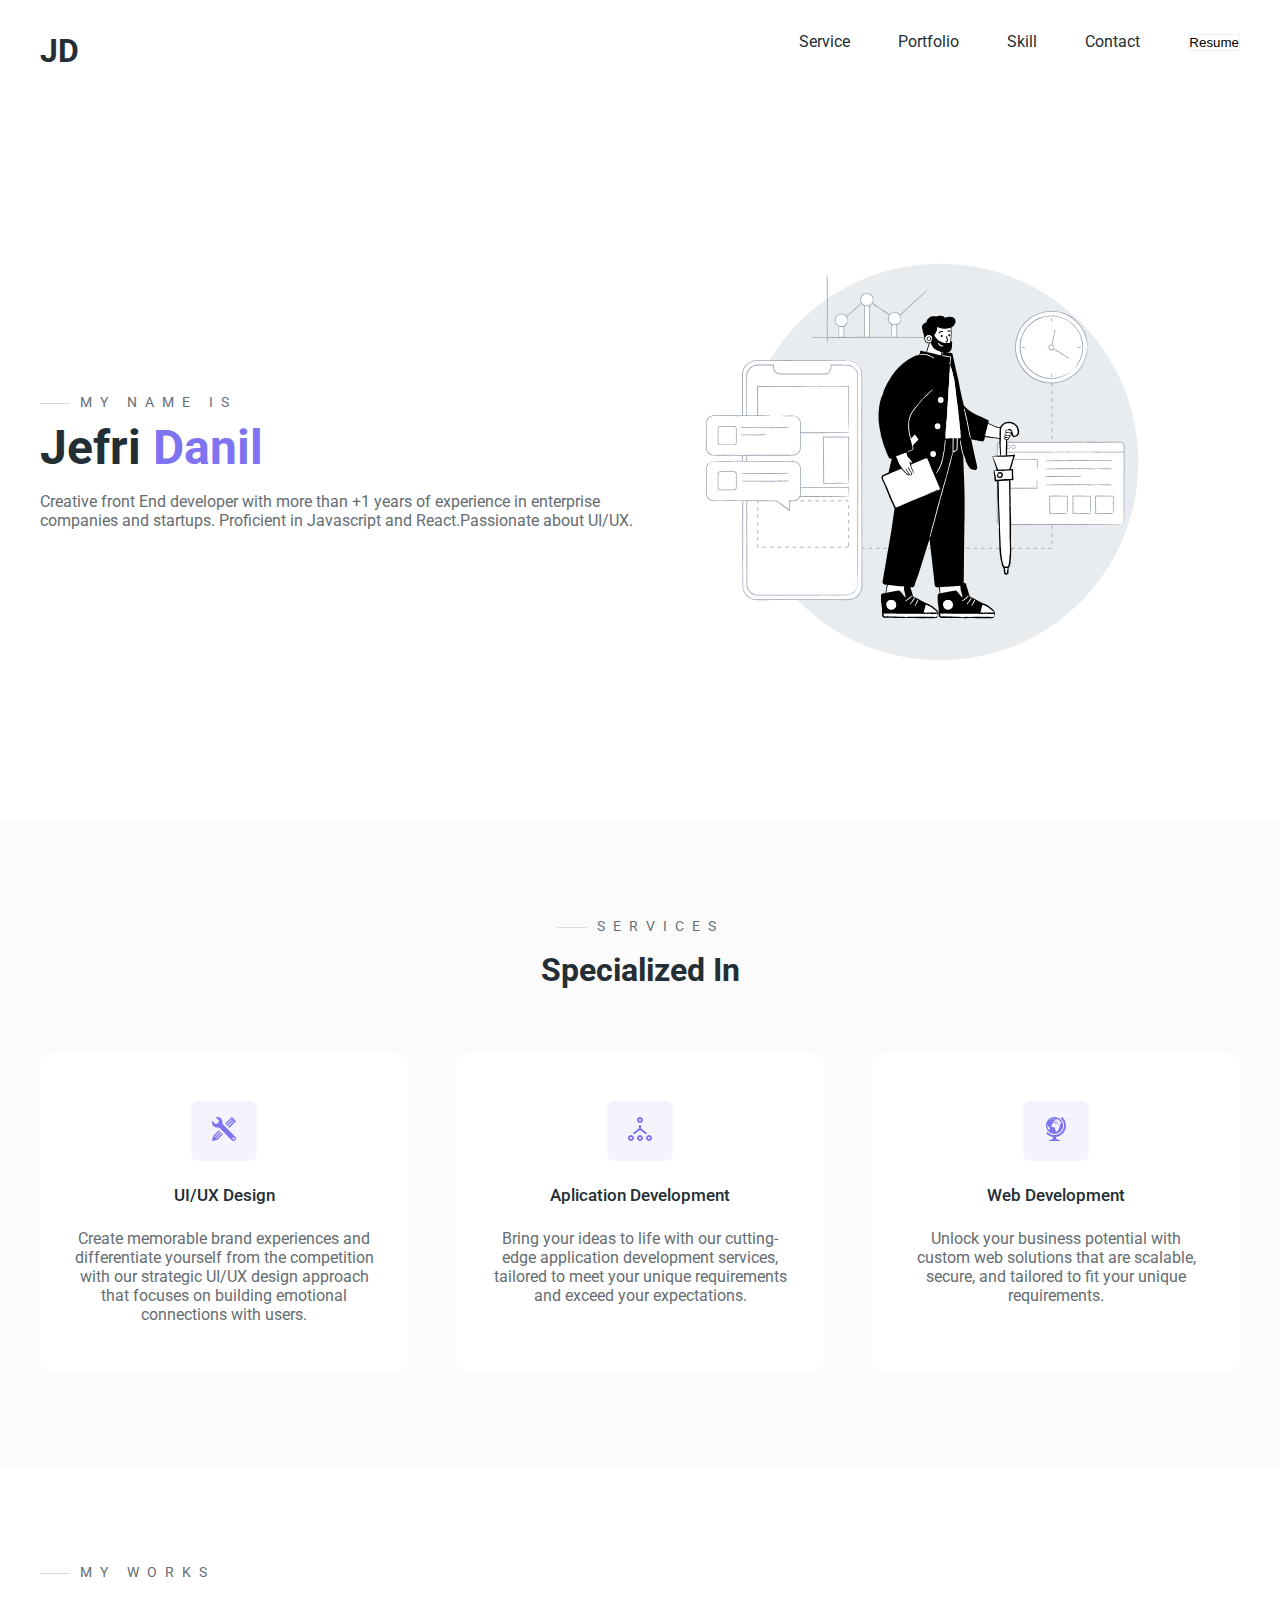
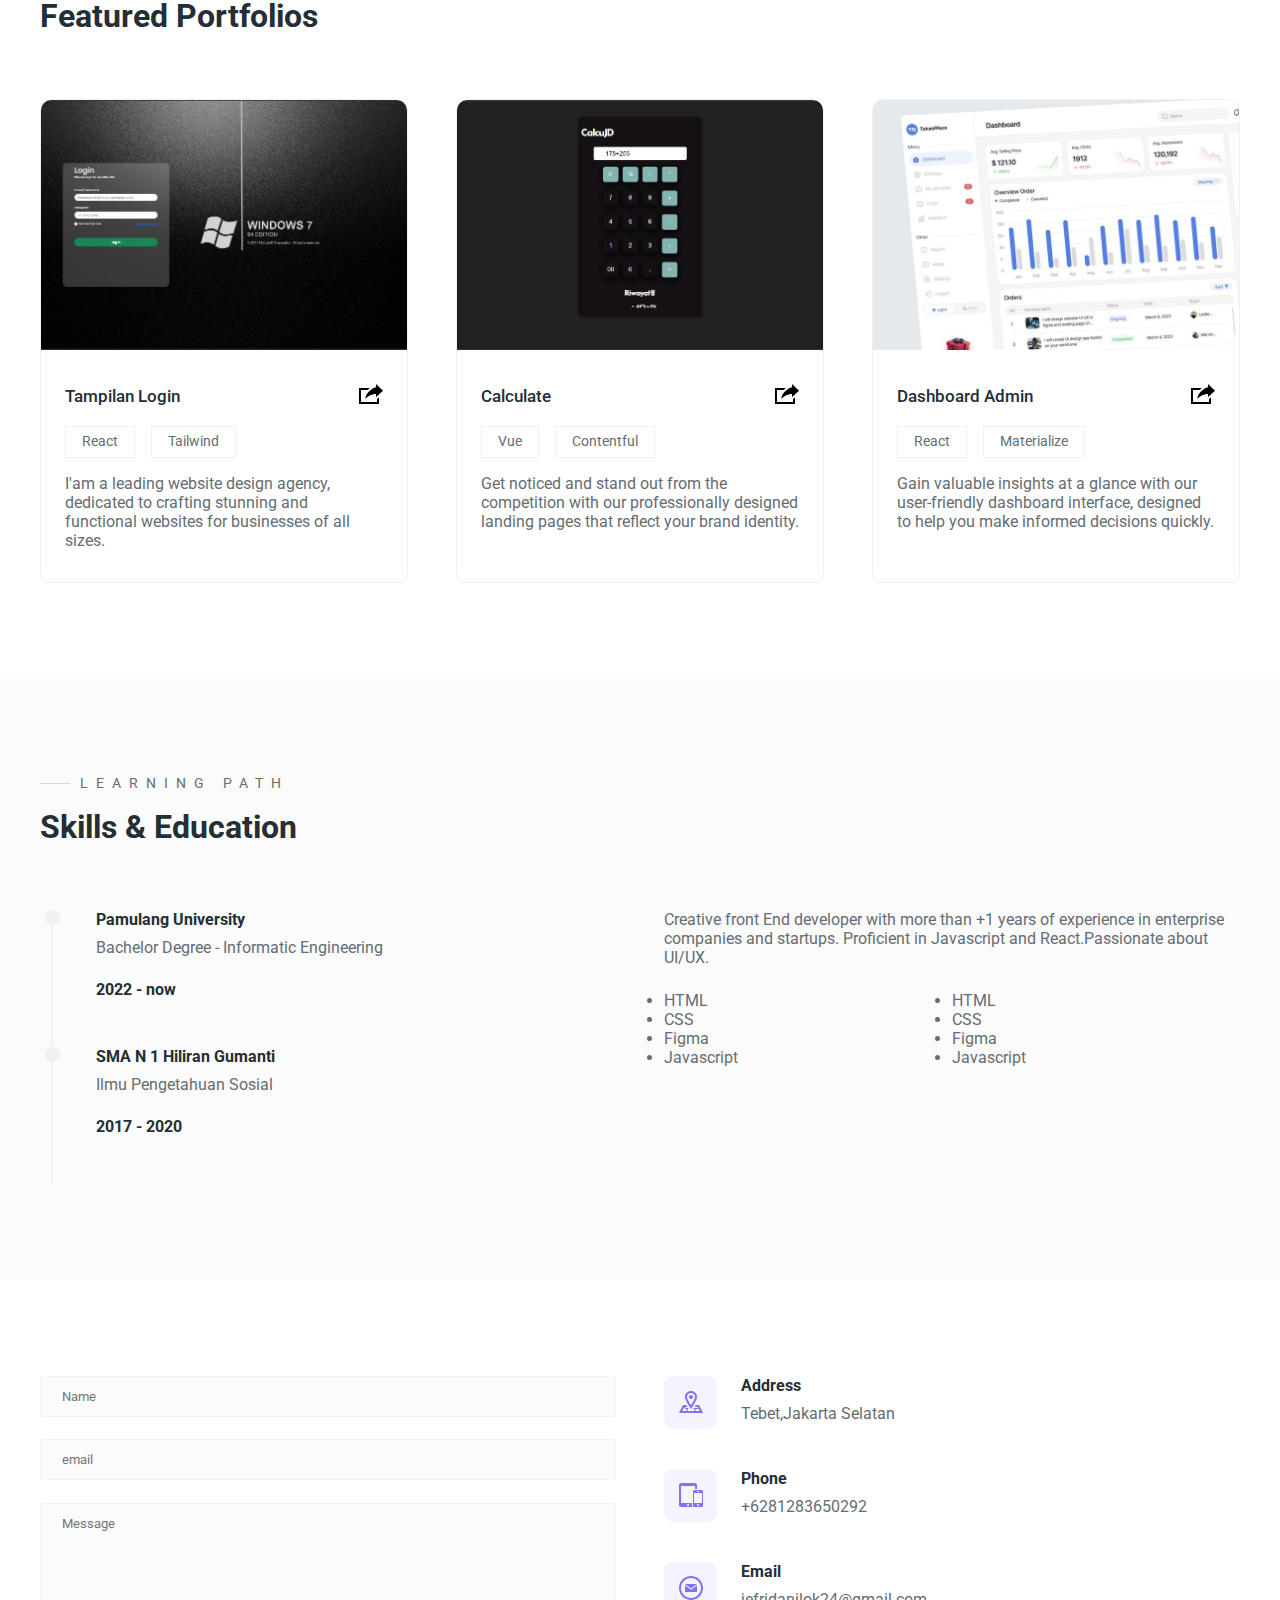
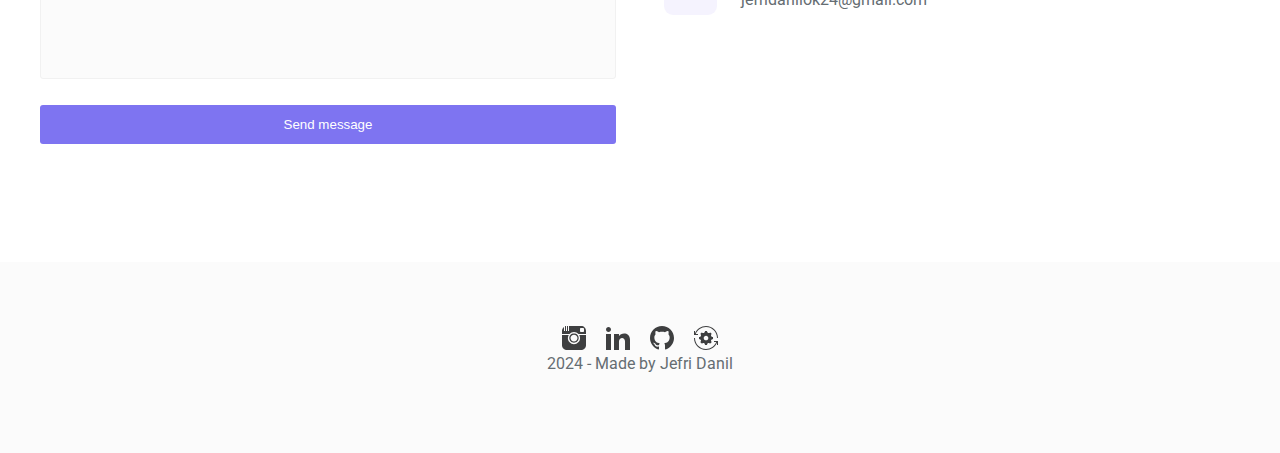
==== commit 49b24596: "Update index.html" ====
--- a/index.html
+++ b/index.html
@@ -134,13 +134,13 @@
                 <!--poftfolio 2-->
                 <div class="portfolio">
                     <div class="portfolio-cover">
-                        <img src="images/portfolio/E-learning Landing Page.jpeg" alt="portfolio2">
+                        <img src="images/kalkulator.png" alt="portfolio2">
                     </div>
 
                     <div class="portfolio-info">
                         <div class="portfolio-title">
-                            <h4>Landing Page</h4>
-                            <a href="/" class="portfolio-link">
+                            <h4>Calculate</h4>
+                            <a href="CalcuJD.html" class="portfolio-link">
                                 <svg xmlns="http://www.w3.org/2000/svg" width="24" height="24" viewBox="0 0 24 24"><path d="M6 17c2.269-9.881 11-11.667 11-11.667v-3.333l7 6.637-7 6.696v-3.333s-6.17-.171-11 5zm12 .145v2.855h-16v-12h6.598c.768-.787 1.561-1.449 2.339-2h-10.937v16h20v-6.769l-2 1.914z"/>
                                 </svg>
                             </a>
@@ -267,7 +267,7 @@
     <section id="contact">
         <div class="contact main-container">
             <div class="contact-left">
-                <form class="contact-form" action="https://formspree.io/f/xrgnyalj" method="post">
+                <form class="contact-form" action="https://formspree.io/f/mrbgladr" method="post">
                     <div>
                         <input type="text" placeholder="Name" name="name">
                     </div>
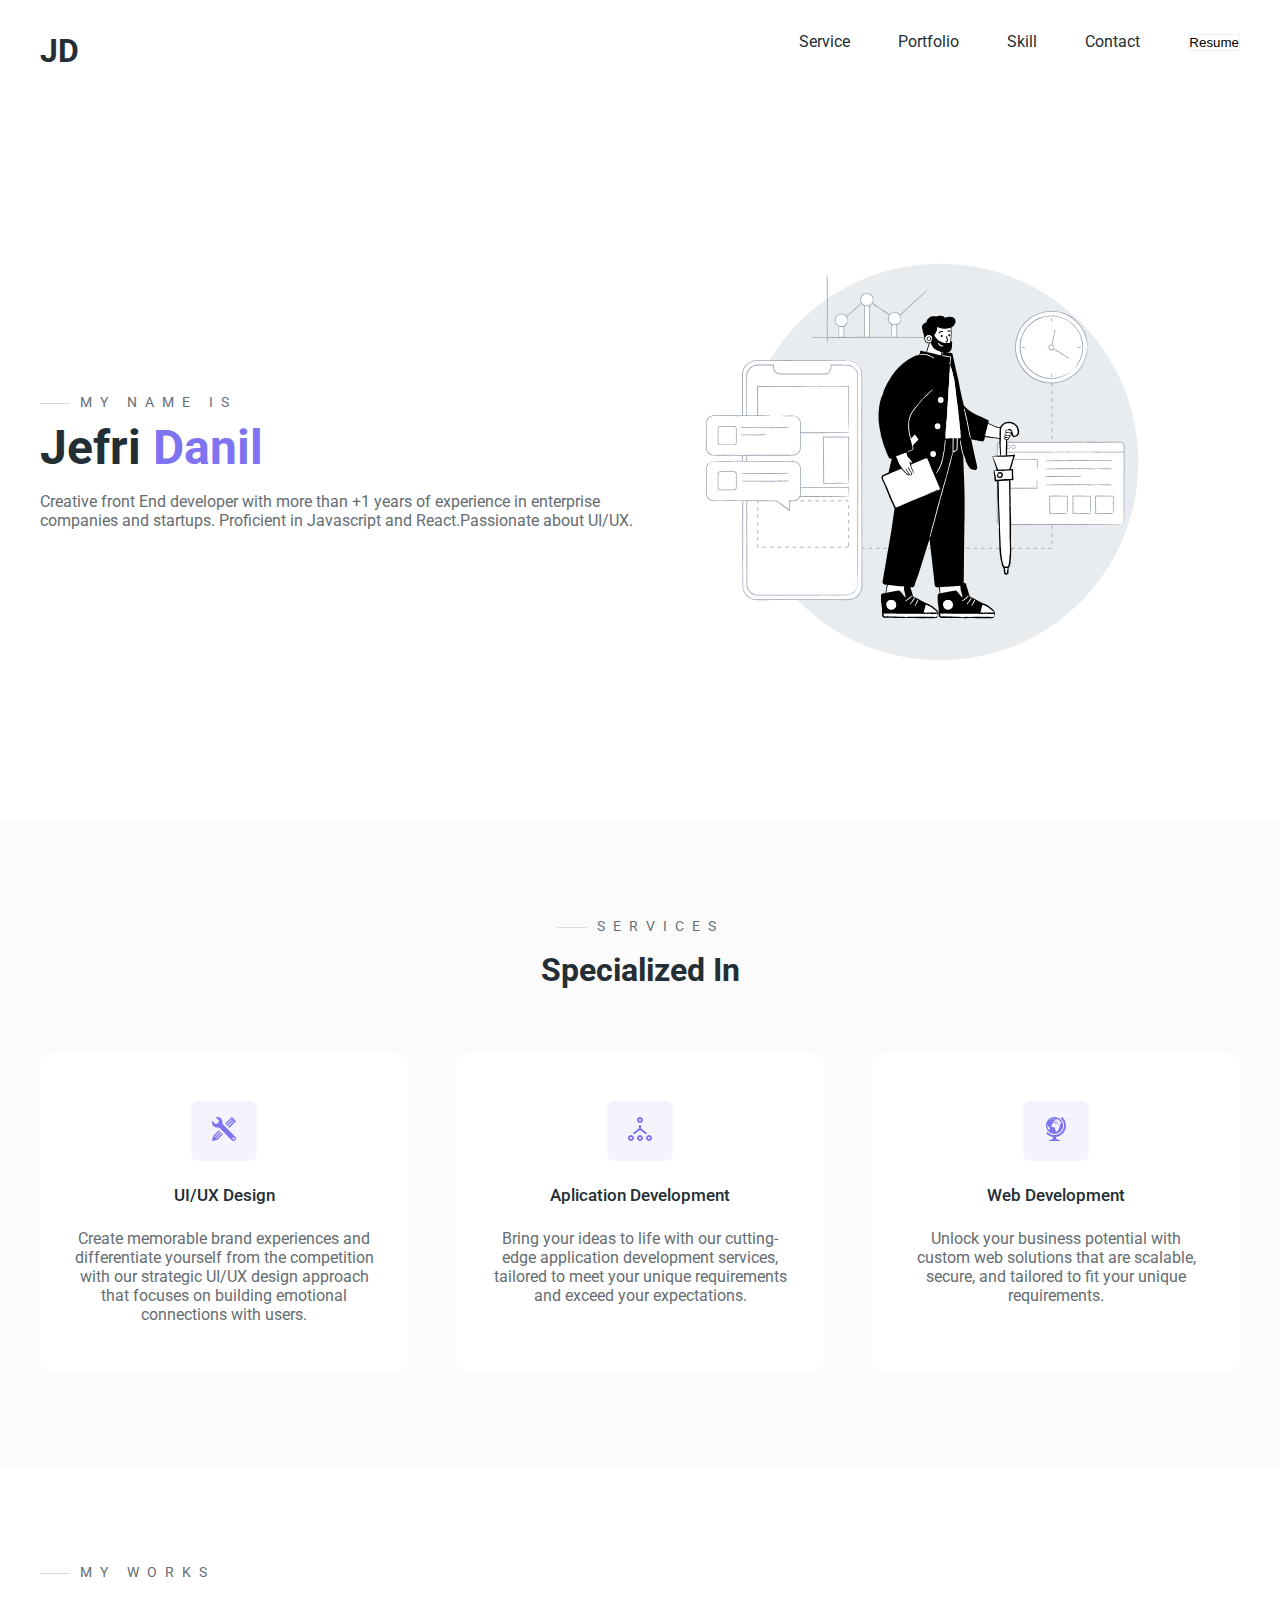
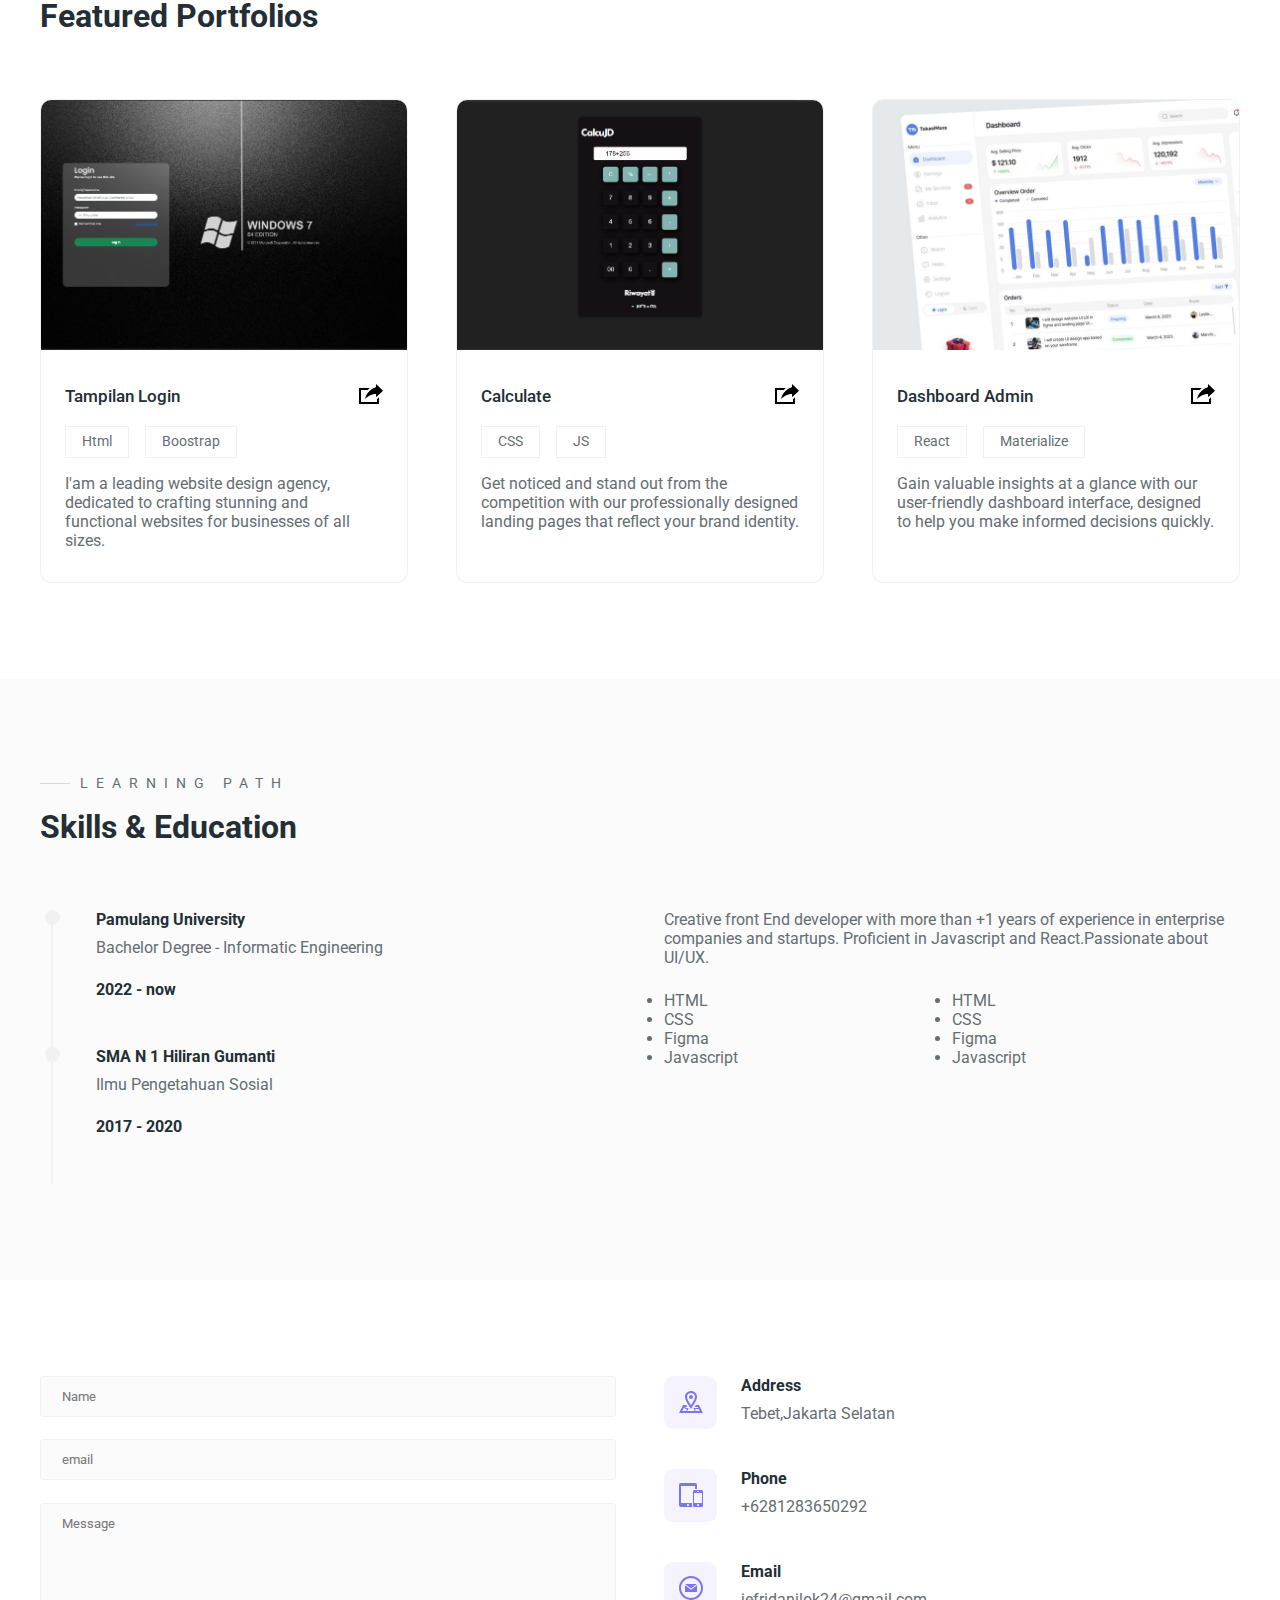
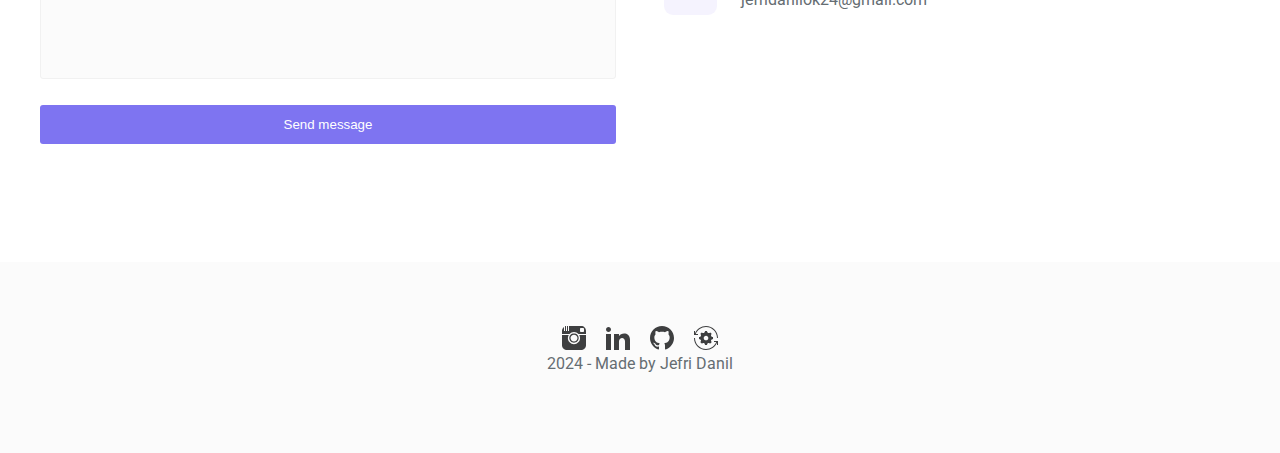
==== commit 2c4950e2: "Update index.html" ====
--- a/index.html
+++ b/index.html
@@ -119,8 +119,8 @@
                         </div>
 
                         <div class="portfolio-tags">
-                            <div>React</div>
-                            <div>Tailwind</div>
+                            <div>Html</div>
+                            <div>Boostrap</div>
                         </div>
 
                             <p>
@@ -147,8 +147,8 @@
                         </div>
 
                         <div class="portfolio-tags">
-                            <div>Vue</div>
-                            <div>Contentful</div>
+                            <div>CSS</div>
+                            <div>JS</div>
                         </div>
 
                             <p>
